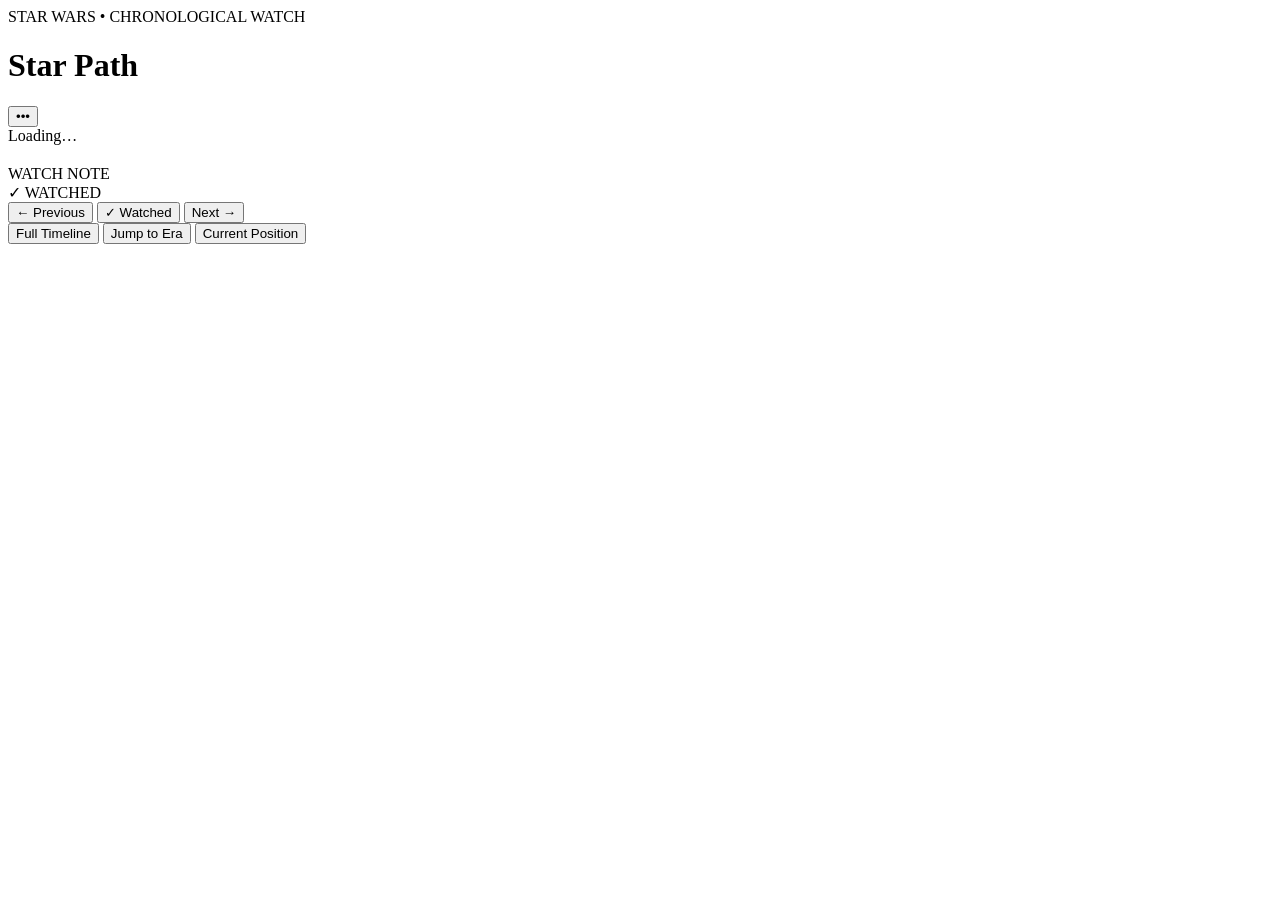
==== index.html @ ef4051de "Add Star Path interface" ====
<!doctype html>
<html lang="en">
<head>
  <meta charset="utf-8">
  <meta name="viewport" content="width=device-width, initial-scale=1, viewport-fit=cover">
  <meta name="theme-color" content="#0a0a16">
  <meta name="apple-mobile-web-app-capable" content="yes">
  <meta name="apple-mobile-web-app-status-bar-style" content="black-translucent">
  <meta name="apple-mobile-web-app-title" content="Star Path">
  <title>Star Path — Chronological Watch</title>
  <link rel="manifest" href="manifest.webmanifest">
  <link rel="stylesheet" href="styles.css">
</head>
<body>
  <div class="stars stars-a"></div>
  <div class="stars stars-b"></div>

  <main class="app-shell">
    <header class="topbar">
      <div>
        <div class="eyebrow">STAR WARS • CHRONOLOGICAL WATCH</div>
        <h1>Star Path</h1>
      </div>
      <button id="menuBtn" class="icon-btn" aria-label="Open tools">•••</button>
    </header>

    <section class="progress-wrap" aria-label="Watch progress">
      <div class="progress-copy">
        <span id="progressText">Loading…</span>
        <span id="loadedText"></span>
      </div>
      <div class="progress-track"><div id="progressBar" class="progress-bar"></div></div>
    </section>

    <section id="card" class="watch-card" aria-live="polite">
      <div class="card-top">
        <span id="eraBadge" class="era-badge"></span>
        <span id="timing" class="timing"></span>
      </div>
      <div id="position" class="position"></div>
      <h2 id="show"></h2>
      <div id="episode" class="episode"></div>
      <h3 id="title"></h3>
      <div id="instructionBox" class="instructions hidden">
        <div class="instruction-label">WATCH NOTE</div>
        <div id="instructions"></div>
      </div>
      <div id="watchedStamp" class="watched-stamp hidden">✓ WATCHED</div>
    </section>

    <section class="primary-actions">
      <button id="prevBtn" class="btn secondary">← Previous</button>
      <button id="watchedBtn" class="btn primary">✓ Watched</button>
      <button id="nextBtn" class="btn secondary">Next →</button>
    </section>

    <section class="quick-actions">
      <button id="timelineBtn" class="pill">Full Timeline</button>
      <button id="eraBtn" class="pill">Jump to Era</button>
      <button id="currentBtn" class="pill">Current Position</button>
    </section>

    <div id="sliceNote" class="slice-note"></div>
  </main>

  <dialog id="timelineDialog">
    <div class="dialog-shell large">
      <div class="dialog-head">
        <div>
          <div class="eyebrow">TIMELINE</div>
          <h2>Your chronology</h2>
        </div>
        <button class="icon-btn close-dialog" aria-label="Close">×</button>
      </div>
      <input id="searchBox" class="search" type="search" placeholder="Search show, episode, title…">
      <div id="timelineList" class="timeline-list"></div>
    </div>
  </dialog>

  <dialog id="eraDialog">
    <div class="dialog-shell">
      <div class="dialog-head">
        <div>
          <div class="eyebrow">JUMP</div>
          <h2>Choose an era</h2>
        </div>
        <button class="icon-btn close-dialog" aria-label="Close">×</button>
      </div>
      <div id="eraList" class="era-list"></div>
    </div>
  </dialog>

  <dialog id="toolsDialog">
    <div class="dialog-shell">
      <div class="dialog-head">
        <div>
          <div class="eyebrow">TOOLS</div>
          <h2>Timeline controls</h2>
        </div>
        <button class="icon-btn close-dialog" aria-label="Close">×</button>
      </div>

      <button id="importBtn" class="tool-row">
        <span><strong>Import master list</strong><small>TXT or JSON. Replaces only the timeline data.</small></span>
        <span>›</span>
      </button>
      <input id="fileInput" type="file" accept=".txt,.json,text/plain,application/json" hidden>

      <button id="pasteBtn" class="tool-row">
        <span><strong>Paste master list</strong><small>Handles numbered Muse-style chronology text.</small></span>
        <span>›</span>
      </button>

      <button id="exportBtn" class="tool-row">
        <span><strong>Export progress backup</strong><small>Saves watched state + current position.</small></span>
        <span>›</span>
      </button>

      <button id="resetBtn" class="tool-row danger">
        <span><strong>Reset progress</strong><small>Keeps the timeline, clears watched state.</small></span>
        <span>›</span>
      </button>
    </div>
  </dialog>

  <dialog id="pasteDialog">
    <div class="dialog-shell large">
      <div class="dialog-head">
        <div>
          <div class="eyebrow">IMPORT</div>
          <h2>Paste the master chronology</h2>
        </div>
        <button class="icon-btn close-dialog" aria-label="Close">×</button>
      </div>
      <textarea id="pasteArea" class="paste-area" placeholder="001&#10;Fun with Nubs — S1E1 “Nubs Loses his Lightsaber”&#10;&#10;002&#10;…"></textarea>
      <button id="parsePasteBtn" class="btn primary wide">Import chronology</button>
      <p class="helper">Era headings and timestamp/watch-note lines are preserved when the parser can identify them.</p>
    </div>
  </dialog>

  <div id="toast" class="toast" role="status"></div>
  <script src="app.js"></script>
</body>
</html>
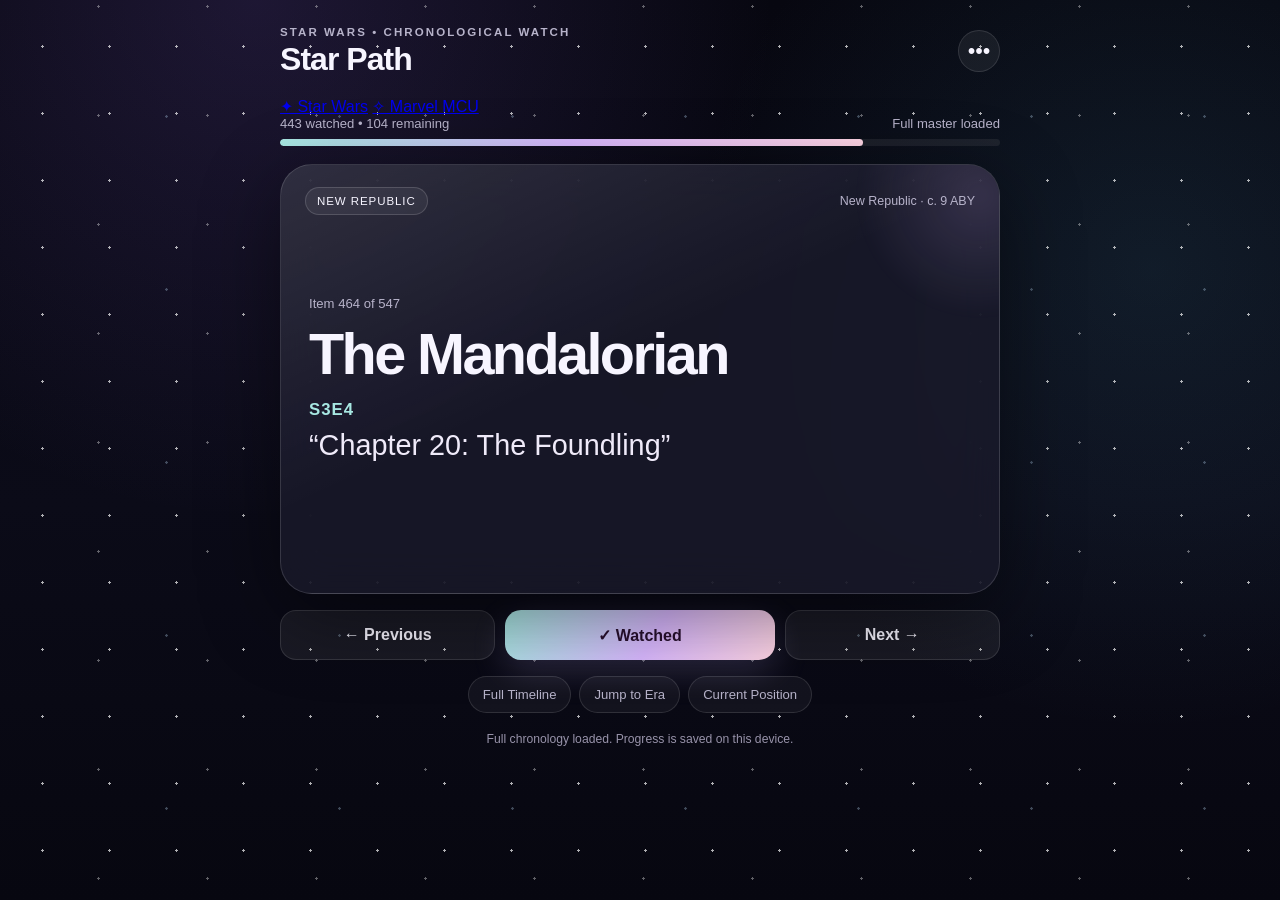
==== commit c85b9e24: "Add a Star Wars / Marvel universe switcher to Star Path" ====
--- a/index.html
+++ b/index.html
@@ -23,6 +23,11 @@
       </div>
       <button id="menuBtn" class="icon-btn" aria-label="Open tools">•••</button>
     </header>
+
+    <nav class="universe-nav" aria-label="Choose universe">
+      <a class="universe-choice active" href="./" aria-current="page">✦ Star Wars</a>
+      <a class="universe-choice" href="marvel.html">✧ Marvel MCU</a>
+    </nav>
 
     <section class="progress-wrap" aria-label="Watch progress">
       <div class="progress-copy">
--- a/styles.css
+++ b/styles.css
@@ -0,0 +1,102 @@
+:root{
+  --bg:#080813;
+  --panel:rgba(18,18,37,.78);
+  --panel2:rgba(29,29,57,.72);
+  --line:rgba(255,255,255,.12);
+  --text:#f7f5ff;
+  --muted:#b7b3ca;
+  --opal1:#a7e7e2;
+  --opal2:#d9b8ff;
+  --opal3:#ffd5e5;
+  --plum:#28102f;
+  --good:#bdf6cf;
+  --danger:#ffbec8;
+  --shadow:0 22px 80px rgba(0,0,0,.45);
+}
+*{box-sizing:border-box}
+html,body{margin:0;min-height:100%;background:var(--bg);color:var(--text);font-family:"Avenir Next",Avenir,-apple-system,BlinkMacSystemFont,"Segoe UI",sans-serif}
+body{
+  min-height:100vh;
+  min-height:100dvh;
+  background:
+    radial-gradient(circle at 20% 0%, rgba(110,79,177,.22), transparent 38%),
+    radial-gradient(circle at 90% 30%, rgba(59,126,151,.16), transparent 35%),
+    linear-gradient(180deg,#070710 0%,#0b0b18 56%,#070710 100%);
+  overflow-x:hidden;
+}
+.stars{position:fixed;inset:0;pointer-events:none;opacity:.72}
+.stars-a{background-image:
+ radial-gradient(circle,rgba(255,255,255,.95) 0 1px,transparent 1.2px),
+ radial-gradient(circle,rgba(255,255,255,.5) 0 1px,transparent 1.2px);
+ background-size:67px 67px,109px 109px;background-position:9px 13px,44px 61px}
+.stars-b{background-image:radial-gradient(circle,rgba(196,229,255,.42) 0 1px,transparent 1.5px);background-size:173px 173px;background-position:80px 30px;filter:blur(.1px)}
+.app-shell{position:relative;z-index:1;width:min(760px,100%);margin:0 auto;padding:max(22px,env(safe-area-inset-top)) 20px max(32px,env(safe-area-inset-bottom))}
+.topbar{display:flex;align-items:center;justify-content:space-between;margin:4px 0 22px}
+.eyebrow{font-size:.72rem;letter-spacing:.18em;color:var(--muted);font-weight:700}
+h1{font-size:2rem;line-height:1;margin:.32rem 0 0;font-weight:700;letter-spacing:-.03em}
+.icon-btn{appearance:none;border:1px solid var(--line);background:rgba(255,255,255,.06);color:var(--text);border-radius:50%;width:42px;height:42px;font-size:1.35rem;display:grid;place-items:center}
+.progress-wrap{margin-bottom:18px}
+.progress-copy{display:flex;justify-content:space-between;gap:16px;color:var(--muted);font-size:.82rem;margin-bottom:8px}
+.progress-track{height:7px;background:rgba(255,255,255,.07);border-radius:99px;overflow:hidden}
+.progress-bar{height:100%;width:0;background:linear-gradient(90deg,var(--opal1),var(--opal2),var(--opal3));border-radius:inherit;transition:width .35s ease}
+.watch-card{
+  position:relative;min-height:430px;border-radius:32px;padding:28px;
+  background:
+    linear-gradient(155deg,rgba(255,255,255,.12),rgba(255,255,255,.025) 46%),
+    var(--panel);
+  border:1px solid rgba(255,255,255,.14);box-shadow:var(--shadow);
+  backdrop-filter:blur(22px);-webkit-backdrop-filter:blur(22px);
+  display:flex;flex-direction:column;justify-content:center;overflow:hidden
+}
+.watch-card::before{content:"";position:absolute;width:260px;height:260px;border-radius:50%;right:-110px;top:-100px;background:radial-gradient(circle,var(--opal2),transparent 67%);opacity:.16;filter:blur(8px)}
+.card-top{position:absolute;top:22px;left:24px;right:24px;display:flex;justify-content:space-between;gap:12px;align-items:center}
+.era-badge{padding:7px 11px;border:1px solid rgba(255,255,255,.15);border-radius:999px;font-size:.72rem;letter-spacing:.08em;text-transform:uppercase;background:rgba(255,255,255,.06)}
+.timing{font-size:.78rem;color:var(--muted)}
+.position{color:var(--muted);font-size:.82rem;margin-bottom:14px}
+.watch-card h2{margin:0;font-size:clamp(2rem,7vw,3.6rem);line-height:1.02;letter-spacing:-.045em;max-width:92%}
+.episode{margin-top:16px;color:var(--opal1);font-size:1.05rem;font-weight:700;letter-spacing:.06em}
+.watch-card h3{font-size:clamp(1.25rem,4.5vw,1.8rem);line-height:1.2;margin:8px 0 0;font-weight:500;color:#efeaf9}
+.instructions{margin-top:26px;padding:16px 17px;border:1px solid rgba(167,231,226,.22);background:rgba(167,231,226,.07);border-radius:17px;line-height:1.45}
+.instruction-label{font-size:.68rem;letter-spacing:.14em;font-weight:800;color:var(--opal1);margin-bottom:6px}
+.watched-stamp{position:absolute;right:22px;bottom:20px;color:var(--good);font-size:.78rem;letter-spacing:.14em;font-weight:800}
+.hidden{display:none!important}
+.primary-actions{display:grid;grid-template-columns:1fr 1.25fr 1fr;gap:10px;margin-top:16px}
+.btn{appearance:none;border:none;border-radius:16px;padding:15px 12px;font:inherit;font-weight:750;cursor:pointer}
+.btn:disabled{opacity:.35;cursor:not-allowed}
+.btn.primary{color:var(--plum);background:linear-gradient(120deg,var(--opal1),var(--opal2) 55%,var(--opal3));box-shadow:0 12px 34px rgba(194,177,255,.18)}
+.btn.secondary{color:var(--text);background:rgba(255,255,255,.065);border:1px solid var(--line)}
+.quick-actions{display:flex;gap:8px;flex-wrap:wrap;justify-content:center;margin-top:16px}
+.pill{appearance:none;border:1px solid var(--line);background:rgba(255,255,255,.045);color:var(--muted);padding:10px 14px;border-radius:999px;font:inherit;font-size:.82rem}
+.slice-note{margin:18px auto 0;text-align:center;max-width:600px;color:#9893aa;font-size:.76rem;line-height:1.45}
+dialog{border:none;padding:0;background:transparent;color:var(--text);width:min(720px,calc(100% - 24px));max-height:86dvh}
+dialog::backdrop{background:rgba(2,2,9,.76);backdrop-filter:blur(10px);-webkit-backdrop-filter:blur(10px)}
+.dialog-shell{background:#121225;border:1px solid var(--line);border-radius:28px;padding:22px;box-shadow:var(--shadow);max-height:86dvh;overflow:auto}
+.dialog-shell.large{width:100%}
+.dialog-head{display:flex;align-items:center;justify-content:space-between;gap:20px;margin-bottom:18px}
+.dialog-head h2{margin:5px 0 0;font-size:1.65rem}
+.search,.paste-area{width:100%;border:1px solid var(--line);background:rgba(255,255,255,.055);color:var(--text);border-radius:16px;padding:14px 15px;font:inherit;outline:none}
+.search:focus,.paste-area:focus{border-color:rgba(167,231,226,.48)}
+.timeline-list{display:flex;flex-direction:column;gap:8px;margin-top:14px}
+.timeline-item{width:100%;text-align:left;appearance:none;border:1px solid var(--line);background:rgba(255,255,255,.035);color:var(--text);border-radius:16px;padding:13px 14px;display:grid;grid-template-columns:54px 1fr auto;gap:10px;align-items:center;font:inherit}
+.timeline-item.current{border-color:rgba(217,184,255,.62);background:rgba(217,184,255,.08)}
+.timeline-number{font-size:.75rem;color:var(--muted)}
+.timeline-title{font-weight:700}
+.timeline-meta{font-size:.75rem;color:var(--muted);margin-top:3px}
+.timeline-check{color:var(--good);font-weight:800}
+.era-list{display:grid;gap:9px}
+.era-choice,.tool-row{appearance:none;width:100%;border:1px solid var(--line);background:rgba(255,255,255,.04);color:var(--text);border-radius:17px;padding:15px 16px;text-align:left;font:inherit;display:flex;align-items:center;justify-content:space-between;gap:18px}
+.era-choice small,.tool-row small{display:block;color:var(--muted);font-weight:400;margin-top:3px}
+.tool-row+.tool-row{margin-top:9px}
+.tool-row.danger strong{color:var(--danger)}
+.paste-area{min-height:48dvh;resize:vertical;line-height:1.45}
+.wide{width:100%;margin-top:12px}
+.helper{color:var(--muted);font-size:.78rem;line-height:1.45}
+.toast{position:fixed;z-index:20;left:50%;bottom:calc(24px + env(safe-area-inset-bottom));transform:translate(-50%,30px);opacity:0;background:#f7f5ff;color:#171326;border-radius:999px;padding:11px 16px;font-size:.82rem;font-weight:700;box-shadow:0 10px 40px rgba(0,0,0,.35);transition:.25s ease;pointer-events:none;max-width:90%;text-align:center}
+.toast.show{opacity:1;transform:translate(-50%,0)}
+@media(max-width:520px){
+  .app-shell{padding-left:14px;padding-right:14px}
+  .watch-card{min-height:390px;padding:24px;border-radius:27px}
+  .primary-actions{grid-template-columns:1fr 1.3fr 1fr;gap:7px}
+  .btn{font-size:.86rem;padding:14px 8px}
+  .timeline-item{grid-template-columns:42px 1fr auto}
+}
